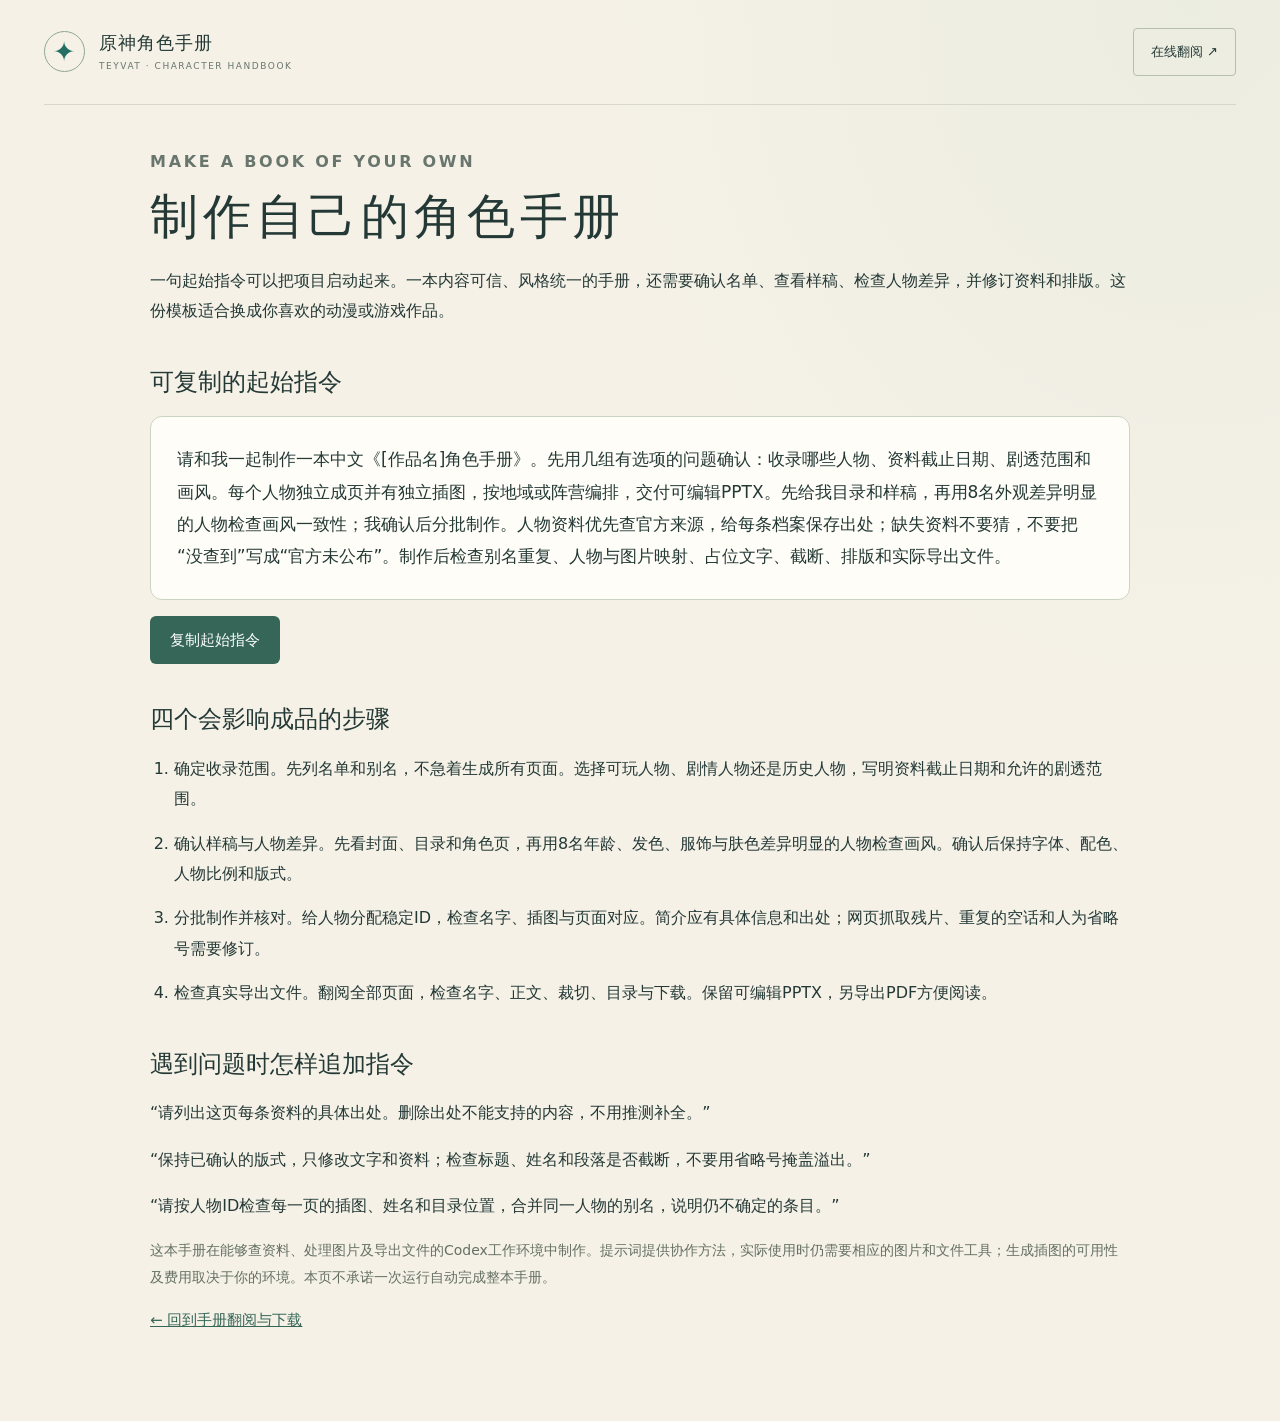
==== method.html @ f6b89fbb "Publish illustrated Genshin handbook reader and downloads" ====
<!doctype html>
<html lang="zh-CN">
<head><meta charset="utf-8"><meta name="viewport" content="width=device-width,initial-scale=1"><title>制作方法与提示词 · 原神角色手册</title><meta name="description" content="可复制的角色手册制作起始指令：确认收录范围，先做样稿与8人画风检查，分批制作，再核对人物资料与排版。"><link rel="stylesheet" href="assets/site.css"><style>.method-main{max-width:980px;padding:42px 0 70px}.method-main h1{font-size:clamp(30px,5vw,48px);margin:0 0 20px}.method-main h2{font-size:24px;margin:36px 0 14px}.method-main p,.method-main li{font-size:16px;line-height:1.9}.method-main ol{padding-left:24px}.method-main li{margin-bottom:14px}.prompt{background:#fffdf7;border:1px solid #ccd4c5;border-radius:12px;padding:26px;font-size:17px;line-height:1.9;white-space:pre-wrap}.copy-prompt{background:#356657;color:#fff;padding:12px 20px;border-radius:6px;font-size:15px;margin:16px 0 0}.method-muted{color:#657063;font-size:14px!important}.back{font-size:15px;color:#356657}.method-main code{background:#e7eddf;padding:2px 5px}@media(max-width:560px){.method-main{width:calc(100% - 32px);padding-top:26px}.prompt{padding:18px;font-size:16px}.method-main p,.method-main li{font-size:15px}}</style></head>
<body><header class="masthead"><a class="brand" href="index.html"><span class="brand-mark" aria-hidden="true">✦</span><span>原神角色手册<small>TEYVAT · CHARACTER HANDBOOK</small></span></a><a class="header-download" href="index.html">在线翻阅 ↗</a></header><main class="method-main"><p class="eyebrow">MAKE A BOOK OF YOUR OWN</p><h1>制作自己的角色手册</h1><p>一句起始指令可以把项目启动起来。一本内容可信、风格统一的手册，还需要确认名单、查看样稿、检查人物差异，并修订资料和排版。这份模板适合换成你喜欢的动漫或游戏作品。</p><h2>可复制的起始指令</h2><div class="prompt" id="prompt-text">请和我一起制作一本中文《[作品名]角色手册》。先用几组有选项的问题确认：收录哪些人物、资料截止日期、剧透范围和画风。每个人物独立成页并有独立插图，按地域或阵营编排，交付可编辑PPTX。先给我目录和样稿，再用8名外观差异明显的人物检查画风一致性；我确认后分批制作。人物资料优先查官方来源，给每条档案保存出处；缺失资料不要猜，不要把“没查到”写成“官方未公布”。制作后检查别名重复、人物与图片映射、占位文字、截断、排版和实际导出文件。</div><button class="copy-prompt" id="copy-prompt" type="button">复制起始指令</button><p class="method-muted" id="copy-status" role="status"></p><h2>四个会影响成品的步骤</h2><ol><li><strong>确定收录范围。</strong>先列名单和别名，不急着生成所有页面。选择可玩人物、剧情人物还是历史人物，写明资料截止日期和允许的剧透范围。</li><li><strong>确认样稿与人物差异。</strong>先看封面、目录和角色页，再用8名年龄、发色、服饰与肤色差异明显的人物检查画风。确认后保持字体、配色、人物比例和版式。</li><li><strong>分批制作并核对。</strong>给人物分配稳定ID，检查名字、插图与页面对应。简介应有具体信息和出处；网页抓取残片、重复的空话和人为省略号需要修订。</li><li><strong>检查真实导出文件。</strong>翻阅全部页面，检查名字、正文、裁切、目录与下载。保留可编辑PPTX，另导出PDF方便阅读。</li></ol><h2>遇到问题时怎样追加指令</h2><p>“请列出这页每条资料的具体出处。删除出处不能支持的内容，不用推测补全。”</p><p>“保持已确认的版式，只修改文字和资料；检查标题、姓名和段落是否截断，不要用省略号掩盖溢出。”</p><p>“请按人物ID检查每一页的插图、姓名和目录位置，合并同一人物的别名，说明仍不确定的条目。”</p><p class="method-muted">这本手册在能够查资料、处理图片及导出文件的Codex工作环境中制作。提示词提供协作方法，实际使用时仍需要相应的图片和文件工具；生成插图的可用性及费用取决于你的环境。本页不承诺一次运行自动完成整本手册。</p><p><a class="back" href="index.html">← 回到手册翻阅与下载</a></p></main><script>document.getElementById('copy-prompt').addEventListener('click',async()=>{const status=document.getElementById('copy-status');try{await navigator.clipboard.writeText(document.getElementById('prompt-text').textContent);status.textContent='已复制，替换作品名后即可作为起始指令。';}catch{status.textContent='当前浏览器无法自动复制，请选中上面的指令文字手动复制。';}});</script></body></html>
---- assets/site.css ----
@charset "UTF-8";

:root{color-scheme:light;--paper:#f5f1e7;--surface:#fffcf5;--ink:#243936;--muted:#68766d;--green:#256e64;--gold:#aa8050;--line:#d7d8c9;--track-a:#267b70;--track-b:#946633;--shadow:0 18px 50px #263b3210;font-family:"Microsoft YaHei","PingFang SC","Noto Sans CJK SC",system-ui,sans-serif;font-synthesis:none}
*{box-sizing:border-box}html{scroll-behavior:smooth;scroll-padding-top:24px}body{margin:0;color:var(--ink);background:radial-gradient(ellipse at 93% 0%,#d9e4d452,transparent 36%),var(--paper);font-size:14px;line-height:1.65}button,input,a{-webkit-tap-highlight-color:transparent}button,input{font:inherit}button,a{touch-action:manipulation}button{cursor:pointer}button:disabled{cursor:default;opacity:.36}a{color:inherit}button{color:inherit}svg{display:block;fill:none;stroke:currentColor;stroke-width:1.6;stroke-linecap:round;stroke-linejoin:round}button:focus-visible,a:focus-visible,input:focus-visible{outline:3px solid #3d9380;outline-offset:4px}button{border:0;background:none}button:disabled:focus-visible{outline:none}button:not(:disabled),a{transition:background .18s,color .18s,border-color .18s,box-shadow .18s} [hidden]{display:none!important}.visually-hidden{position:absolute!important;width:1px;height:1px;padding:0;margin:-1px;overflow:hidden;clip:rect(0,0,0,0);white-space:nowrap;border:0}.focus-reveal:focus{position:static!important;width:auto;height:auto;clip:auto;margin:0;overflow:visible}.skip-link{position:fixed;top:12px;left:12px;z-index:30;background:var(--surface);padding:10px 16px;transform:translateY(-180%);border-radius:8px}.skip-link:focus{transform:none}.masthead,main,footer{width:min(1440px,calc(100% - 88px));margin-inline:auto}.masthead{display:flex;align-items:center;justify-content:space-between;min-height:105px;border-bottom:1px solid var(--line)}.brand{display:flex;gap:14px;align-items:center;text-decoration:none;line-height:1.3;font-size:18px;letter-spacing:.06em;font-weight:700}.brand-mark{display:grid;place-items:center;width:41px;height:41px;color:var(--green);border:1px solid #91a795;border-radius:50%;font-size:27px;font-weight:400}.brand small{display:block;font-size:9px;font-weight:500;color:var(--muted);letter-spacing:.17em;margin-top:7px}.header-download{font-size:13px;text-decoration:none;display:flex;align-items:center;gap:18px;padding:12px 17px;border:1px solid #b6bfae;border-radius:4px}.header-download:hover{background:#e5ecdf}.header-download span{font-size:18px}.introduction{display:flex;justify-content:space-between;align-items:center;gap:50px;padding:46px 0 34px}.eyebrow{margin:0 0 11px;color:var(--muted);font-size:9px;letter-spacing:.17em;line-height:1.5;font-weight:600}.intro-copy .eyebrow{display:flex;align-items:center;gap:10px}.eyebrow span{height:1px;width:29px;background:var(--gold)}h1,h2,p{margin-top:0}h1{font-family:"Noto Serif CJK SC","Songti SC","SimSun",serif;font-size:48px;line-height:1.2;letter-spacing:.1em;font-weight:600;margin:0 0 14px}.intro-line{font-size:18px;letter-spacing:.14em;margin:0 0 11px;color:var(--green)}.intro-description{font-size:13px;line-height:1.9;color:var(--muted);margin-bottom:0}.book-numbers{display:flex;gap:39px;margin:28px 0 0;padding-left:35px;border-left:1px solid var(--line)}.book-numbers div{display:flex;flex-direction:column;align-items:flex-start}.book-numbers dt{order:2;font-size:10px;white-space:nowrap;color:var(--muted);margin-top:3px;letter-spacing:.04em}.book-numbers dd{margin:0;font-family:Georgia,"Times New Roman",serif;color:var(--green);font-size:48px;line-height:1.25;font-variant-numeric:tabular-nums}.edition-strip{display:flex;align-items:center;gap:17px;border-top:1px solid var(--line);border-bottom:1px solid var(--line);padding:13px 0;line-height:1.6;font-size:11px;margin-bottom:28px}.edition-label{color:var(--green);font-weight:600;white-space:nowrap}.edition-strip p{margin:0;color:var(--muted);flex:1}.spoiler-pill{font-size:10px;padding:3px 9px;border:1px solid #c4b099;color:#8c673e;white-space:nowrap;border-radius:3px}.library{display:grid;grid-template-columns:264px minmax(0,1fr);gap:31px;position:relative}.sidebar{min-width:0;border-right:1px solid var(--line);padding-right:25px}.sidebar-heading{display:flex;gap:12px;align-items:center;justify-content:space-between;margin-top:4px}.sidebar-heading .eyebrow{font-size:8px;letter-spacing:.14em;margin-bottom:7px}.sidebar-heading h2{font-size:17px;line-height:1.55;font-weight:500;margin:0 0 22px;letter-spacing:.02em}.search-box{display:flex;align-items:center;gap:9px;background:#fffaf2;border:1px solid #c7d1c0;padding:10px 12px;border-radius:5px}.search-box svg{width:16px;height:16px;flex-shrink:0;color:var(--green)}.search-box input{min-width:0;width:100%;border:0;outline:0;color:var(--ink);font-size:11px;line-height:22px;background:none}.search-box:focus-within{border-color:var(--green);box-shadow:0 0 0 2px #256e6417}.search-box input:focus-visible{outline:0}.search-box input::placeholder{color:#889085}.track-filter{display:flex;padding:5px;gap:1px;margin:13px 0 22px;background:#e9ecdf;border-radius:5px}.track-filter button{flex:1;font-size:10px;white-space:nowrap;padding:7px 2px;border-radius:3px;line-height:1.5}.track-filter button:hover{background:#ffffff80}.track-filter button.is-active{background:var(--surface);box-shadow:0 1px 4px #253e2110;color:var(--green);font-weight:700}.navigation-meta{display:flex;justify-content:space-between;color:var(--muted);font-size:10px;letter-spacing:.05em;padding:0 2px 10px;border-bottom:1px solid var(--line)}.navigation-list{padding:9px 0;max-height:570px;overflow:auto;scrollbar-width:thin;scrollbar-color:#c1cbbb transparent}.chapter-button,.character-button{width:100%;text-align:left;padding:10px 9px;display:flex;gap:12px;align-items:flex-start;border-radius:5px;line-height:1.4;margin:2px 0}.chapter-button:hover,.character-button:hover{background:#e7eddf}.chapter-button.is-current,.character-button.is-current{background:#dde9de}.chapter-number{font-family:Georgia,serif;font-size:11px;line-height:20px;color:var(--gold);min-width:20px;font-variant-numeric:tabular-nums}.navigation-copy{flex:1;min-width:0}.chapter-button strong,.character-button strong{display:block;font-size:11px;line-height:1.65;font-weight:500}.chapter-button small,.character-button small{display:block;color:var(--muted);font-size:9px;line-height:1.6;margin-top:3px}.chapter-arrow{font-size:13px;color:#819584;align-self:center}.track-dot{width:5px;height:5px;background:var(--track-a);display:inline-block;border-radius:50%;margin-right:4px;vertical-align:1px}.track-dot.track-b{background:var(--track-b)}.character-monogram{font-family:"SimSun",serif;display:grid;place-items:center;flex-shrink:0;width:29px;height:35px;background:#e7eddf;border:1px solid #c9d7c0;font-size:15px;color:var(--green)}.empty-search{font-size:12px;line-height:1.8;color:var(--muted);padding:22px 7px}.sidebar-footnote{display:flex;gap:10px;border-top:1px solid var(--line);padding-top:14px;margin-top:10px;color:var(--muted);font-size:9px;line-height:1.9}.sidebar-footnote p{margin:0}.tiny-star{font-size:16px;color:var(--gold)}.reading-column{min-width:0}.reader{background:var(--surface);border:1px solid #cfd6c6;border-radius:9px;overflow:hidden;box-shadow:var(--shadow)}.reader-heading{display:flex;align-items:center;justify-content:space-between;padding:16px 21px;min-height:70px;gap:16px;border-bottom:1px solid #dbe0d1}.page-context{min-width:0}.page-kind{display:block;font-size:8px;color:var(--muted);letter-spacing:.1em;line-height:1.6;margin-bottom:3px}.page-context h2{margin:0;font-size:15px;font-weight:500;line-height:1.5;text-wrap:balance}.track-badge{flex-shrink:0;align-self:center;font-size:9px;line-height:1.6;letter-spacing:.01em;color:var(--track-a);padding:3px 7px;background:#e1ede4;border-radius:3px}.track-badge.track-b{color:var(--track-b);background:#efe3d0}.page-stage{position:relative;width:100%;background:linear-gradient(135deg,#e4e9de,#edf0e6);overflow:auto;max-height:78vh;min-height:240px;aspect-ratio:16/9;scrollbar-width:thin;scrollbar-color:#aebda8 #edf0e6;touch-action:pan-y pinch-zoom;overscroll-behavior:contain}.page-stage.is-zoomed{touch-action:pan-x pan-y pinch-zoom;aspect-ratio:auto;height:min(70vh,720px)}.page-wrap{width:100%;min-width:100%;transform-origin:top left;min-height:100%}.page-wrap img{display:block;width:100%;height:auto;user-select:none;-webkit-user-select:none}.page-stage.is-loaded .page-wrap img{animation:page-arrive .22s ease-out}.reader-message{position:absolute;inset:0;display:flex;flex-direction:column;justify-content:center;align-items:center;padding:30px;text-align:center;color:var(--muted);font-size:13px}.reader-message p{margin:12px 0}.loading-star{font-size:30px;color:#719c7e;animation:gentle-turn 3s linear infinite}.reader-message.is-error .loading-star{animation:none;color:var(--gold)}.quiet-button{padding:7px 15px;border:1px solid #b5c2ab;border-radius:4px;font-size:11px;color:var(--green)}.quiet-button:hover{background:#e3ebdd}.image-loading{position:absolute;inset:auto 12px 12px auto;font-size:10px;line-height:1.5;background:#fffdf0e8;box-shadow:0 2px 10px #20352b15;color:var(--green);padding:7px 10px;border-radius:4px;pointer-events:none}.image-loading span{margin-right:4px}.reader-tools{display:flex;justify-content:space-between;align-items:center;min-height:65px;padding:11px 18px;border-top:1px solid #dbe0d1;gap:20px}.page-navigation{display:flex;align-items:center;gap:16px}.turn-button{display:flex;align-items:center;gap:9px;font-size:11px;padding:7px 9px;border-radius:4px;white-space:nowrap}.turn-button:hover:not(:disabled){background:#e5eddf;color:var(--green)}.turn-button>span[aria-hidden]{font-size:18px;line-height:1}.page-jump{display:flex;align-items:center;gap:7px;color:var(--muted);font-size:10px;font-variant-numeric:tabular-nums}.page-jump input{width:41px;padding:5px 2px;border:1px solid #d0d8c7;border-radius:3px;text-align:center;color:var(--ink);background:#fffef8;font-size:11px;-moz-appearance:textfield}.page-jump input::-webkit-inner-spin-button,.page-jump input::-webkit-outer-spin-button{-webkit-appearance:none;margin:0}.view-tools{display:flex;align-items:center;gap:2px}.icon-button{width:32px;height:32px;display:grid;place-items:center;border-radius:4px;font-size:20px;line-height:1}.icon-button:hover:not(:disabled){background:#e5eddf;color:var(--green)}.icon-button svg{width:17px;height:17px}.zoom-value{min-width:46px;font-size:10px;font-variant-numeric:tabular-nums;line-height:1.5;padding:8px 3px;border-radius:4px}.zoom-value:hover{background:#e5eddf}.tool-divider{height:19px;width:1px;background:var(--line);margin:0 8px}.reader-status{margin:0;position:absolute;width:1px;height:1px;overflow:hidden;clip:rect(0,0,0,0)}.reading-note{display:flex;justify-content:space-between;gap:14px;margin:10px 3px 24px;color:var(--muted);font-size:9px;line-height:1.7;min-height:17px}.reading-note p{margin:0}.reading-note p>span{color:var(--gold);margin-right:5px}.reading-note>span{color:#96704a;white-space:nowrap}.downloads{display:flex;align-items:center;justify-content:space-between;gap:28px;padding:25px 28px;background:#e8eddf;border:1px solid #d0dbc4;border-radius:6px}.downloads .eyebrow{font-size:8px;margin-bottom:8px}.downloads h2{font-family:"SimSun",serif;font-size:22px;font-weight:500;letter-spacing:.03em;line-height:1.4;margin-bottom:7px}.downloads p:not(.eyebrow){margin:0;font-size:10px;color:var(--muted)}.download-links{display:flex;align-items:center;gap:10px;flex-wrap:wrap;justify-content:flex-end}.download-link{display:flex;align-items:center;justify-content:space-between;gap:16px;border:1px solid #789e7d;padding:11px 13px;min-width:150px;background:#f7faef;border-radius:4px;text-decoration:none;color:var(--green)}.download-link:hover{background:#dcead2}.download-link strong{display:block;font-size:11px;font-weight:500;line-height:1.5}.download-link small{display:block;color:var(--muted);font-size:8px;margin-top:3px;line-height:1.4}.download-link span:last-child{font-size:16px}.publication-note{font-size:9px;line-height:1.9;color:var(--muted);margin:32px 0 27px;padding-top:23px;border-top:1px solid var(--line)}.publication-note p{margin:0 0 5px}.publication-note a{text-underline-offset:3px}.publication-note p:last-child{margin-bottom:0}footer{display:flex;justify-content:space-between;gap:24px;border-top:1px solid var(--line);padding:17px 0 25px;color:#849181;font-size:8px;letter-spacing:.06em}.contents-toggle,.drawer-close{display:none}.drawer-backdrop{position:fixed;inset:0;background:#1d342d5c;z-index:19}.noscript-note{margin:20px auto;width:min(1440px,calc(100% - 88px));padding:16px;background:#efe2c7;border:1px solid #c6ab7d}.reader:fullscreen{display:flex;flex-direction:column;border:0;border-radius:0;background:#e4e9de;padding:0 2vw;height:100%;overflow:auto}.reader:fullscreen .reader-heading,.reader:fullscreen .reader-tools{background:var(--surface);flex-shrink:0}.reader:fullscreen .page-stage{min-height:0;flex:1;aspect-ratio:auto;max-height:none;display:grid;place-items:center;width:100%}.reader:fullscreen .page-wrap{width:min(100%,calc((100vh - 145px)*16/9));min-width:0;min-height:0}.reader:fullscreen .page-stage.is-zoomed{display:block}.reader:fullscreen .page-stage.is-zoomed .page-wrap{min-width:100%}.reader:fullscreen .contents-toggle{display:none}
@keyframes gentle-turn{to{transform:rotate(180deg)}}@keyframes page-arrive{from{opacity:.7;transform:translateX(4px)}to{opacity:1;transform:translateX(0)}}
@media(min-width:1600px){.introduction{padding-top:55px;padding-bottom:40px}.library{grid-template-columns:275px minmax(0,1fr);gap:38px}.navigation-list{max-height:650px}}
@media(max-width:1150px){.masthead,main,footer{width:calc(100% - 54px)}.book-numbers{gap:23px;padding-left:25px}.book-numbers dd{font-size:40px}.library{grid-template-columns:235px minmax(0,1fr);gap:23px}.sidebar{padding-right:19px}.reader-heading{padding:14px 16px}.reader-tools{gap:10px;padding:10px 12px}.page-navigation{gap:7px}.turn-button{gap:5px;padding:7px}.downloads{padding:23px 20px;gap:20px}.download-links{gap:8px}.download-link{min-width:125px;padding:10px}.tool-divider{margin:0 4px}}
@media(max-width:900px){.introduction{padding:34px 0 28px;gap:26px}h1{font-size:42px}.intro-description{font-size:12px}.book-numbers{gap:24px;padding-left:23px;flex-wrap:wrap;justify-content:flex-start;max-width:235px}.book-numbers dd{font-size:36px}.book-numbers dt{font-size:9px}.edition-strip{flex-wrap:wrap;gap:8px 12px;padding:11px 0;margin-bottom:23px}.edition-strip p{order:3;flex-basis:100%;font-size:10px}.spoiler-pill{margin-left:auto}.library{display:block}.sidebar{display:none;position:fixed;z-index:20;inset:0 auto 0 0;width:min(340px,90vw);padding:24px;background:var(--paper);overflow:auto;box-shadow:8px 0 35px #243b3230;border:0;overscroll-behavior:contain}.sidebar.is-open{display:block}.sidebar-heading{margin-top:5px}.sidebar-heading h2{margin-bottom:21px}.drawer-close{display:grid;align-self:flex-start;font-size:26px;margin-top:5px}.navigation-list{max-height:none}.search-box input{font-size:14px}.track-filter button{font-size:12px;padding-block:8px}.chapter-button strong,.character-button strong{font-size:13px}.chapter-button small,.character-button small{font-size:10px}.navigation-meta{font-size:11px}.sidebar-footnote{font-size:10px}.contents-toggle{display:flex;align-items:center;gap:7px;color:var(--green);border:1px solid #c6d5bc;flex-shrink:0;border-radius:4px;padding:7px 10px;font-size:10px}.contents-toggle:hover{background:#e3ebdd}.contents-toggle>span{font-size:13px}.page-context{flex:1}.track-badge{font-size:8px}.reader-heading{gap:14px}.reader-tools{padding:11px 14px}.page-navigation{gap:15px}.turn-button{padding:7px 9px}.downloads{margin-top:0}.publication-note{margin-top:26px}}
@media(max-width:600px){.masthead,main,footer{width:calc(100% - 30px)}.masthead{min-height:79px}.brand{font-size:14px;gap:10px}.brand-mark{width:32px;height:32px;font-size:22px}.brand small{font-size:6px;letter-spacing:.11em;margin-top:5px}.header-download{font-size:10px;padding:8px 11px;gap:8px}.header-download span{font-size:14px}.introduction{display:block;padding:29px 1px 23px}.intro-copy .eyebrow{font-size:7px;letter-spacing:.13em;margin-bottom:14px}.eyebrow span{width:20px}h1{font-size:38px;margin-bottom:12px}.intro-line{font-size:16px;letter-spacing:.1em;margin-bottom:10px}.intro-description{font-size:11px;line-height:1.85}.desktop-break{display:none}.book-numbers{border:0;padding:0;margin:24px 0 0;max-width:none;gap:0;display:grid;grid-template-columns:repeat(3,1fr)}.book-numbers div{border-right:1px solid var(--line);padding:0 17px}.book-numbers div:first-child{padding-left:0}.book-numbers div:last-child{border:0}.book-numbers dd{font-size:33px}.book-numbers dt{font-size:8px}.edition-strip{font-size:10px;gap:6px 10px;padding:11px 1px;margin-bottom:18px}.edition-strip p{font-size:9px;line-height:1.9}.spoiler-pill{font-size:8px;padding:2px 7px}.reader{border-radius:6px}.reader-heading{padding:12px 10px;gap:10px;min-height:65px}.contents-toggle{font-size:9px;padding:7px;gap:5px}.contents-toggle>span{font-size:12px}.page-kind{font-size:7px}.page-context h2{font-size:11px;line-height:1.6}.track-badge{display:none!important}.page-stage{min-height:0;max-height:78vh}.page-stage.is-zoomed{height:55vh;min-height:200px}.reader-message{font-size:11px;padding:15px}.loading-star{font-size:21px}.reader-tools{display:flex;flex-wrap:wrap;justify-content:space-between;gap:8px;padding:9px 8px;min-height:53px}.page-navigation{gap:5px;flex:1}.turn-button{font-size:9px;gap:4px;padding:7px 3px}.turn-button>span[aria-hidden]{font-size:16px}.turn-label{display:none}.page-jump{gap:5px;font-size:9px}.page-jump input{width:36px;font-size:12px;min-height:32px}.view-tools{gap:0}.icon-button{width:28px;height:32px;font-size:18px}.zoom-value{min-width:39px;font-size:9px}.tool-divider{margin:0 3px;height:16px}.icon-button svg{width:15px;height:15px}.reading-note{font-size:8px;gap:8px;margin:9px 0 20px;flex-wrap:wrap}.downloads{display:block;padding:20px}.downloads h2{font-size:21px}.download-links{justify-content:flex-start;margin-top:17px;gap:9px}.download-link{min-width:130px;flex:1;padding:10px 12px}.downloads .eyebrow{font-size:7px}.publication-note{font-size:8px;line-height:1.95;margin:22px 0 19px;padding-top:18px}footer{font-size:6px;padding:15px 0 20px;flex-direction:column;gap:4px}.noscript-note{width:calc(100% - 30px);font-size:12px}.reader:fullscreen{padding:0}.reader:fullscreen .reader-heading{min-height:52px}.reader:fullscreen .page-wrap{width:min(100%,calc((100vh - 110px)*16/9))}.image-loading{font-size:8px;padding:5px 7px;bottom:7px;right:7px}}
@media(max-width:360px){.page-navigation{gap:3px}.view-tools .icon-button{width:25px}.page-jump{gap:3px}.tool-divider{margin:0 1px}.zoom-value{min-width:35px}.reader-tools{gap:4px}.brand small{font-size:5px}}
@media(orientation:landscape) and (max-height:600px){.page-stage{max-height:70vh}.page-stage.is-zoomed{height:70vh}.sidebar{padding-top:15px}.introduction{padding-top:23px;padding-bottom:23px}}
@media(prefers-reduced-motion:reduce){html{scroll-behavior:auto}*,*::before,*::after{animation:none!important;transition:none!important}}
.page-links{display:flex;align-items:center;gap:11px;flex-wrap:wrap;justify-content:flex-end}.page-links>span{color:#96704a;white-space:nowrap}.page-links nav{display:flex;align-items:center;gap:10px;flex-wrap:wrap}.page-links a{color:var(--green);text-decoration:none;border-bottom:1px solid #a2bba2;white-space:nowrap;line-height:1.7}.page-links a:hover{color:#164e44;border-color:var(--green)}
@media(max-width:600px){.page-links{justify-content:flex-start;gap:8px}.page-links nav{gap:9px}}

/* Mobile controls keep their own readable sizes, independent of page-image zoom. */
@media(max-width:900px){
  body{font-size:14px}
  .brand{min-height:44px}
  .brand small{font-size:10px}
  .header-download{font-size:14px;min-height:44px;padding:10px 14px}
  .eyebrow,.intro-copy .eyebrow,.sidebar-heading .eyebrow,.downloads .eyebrow{font-size:10px}
  .intro-description{font-size:14px;line-height:1.9}
  .book-numbers dt{font-size:12px;white-space:normal}
  .edition-strip,.edition-strip p,.edition-label{font-size:12px;line-height:1.85}
  .spoiler-pill{font-size:12px;padding:4px 9px}
  .search-box{min-height:46px;padding:8px 11px}
  .search-box input{font-size:16px;min-height:28px;line-height:1.6}
  .track-filter button{font-size:14px;min-height:42px;padding:8px 4px}
  .navigation-meta{font-size:12px}
  .chapter-button,.character-button{min-height:52px;padding:11px 9px}
  .chapter-button strong,.character-button strong{font-size:14px;line-height:1.65}
  .chapter-button small,.character-button small,.chapter-number{font-size:12px;line-height:1.7}
  .chapter-arrow{font-size:18px}
  .empty-search{font-size:14px}
  .sidebar-footnote{font-size:12px;line-height:1.85}
  .contents-toggle{font-size:14px;min-height:44px;padding:9px 11px}
  .contents-toggle>span{font-size:16px}
  .page-kind{font-size:12px;line-height:1.5;letter-spacing:.03em}
  .page-context h2{font-size:14px;line-height:1.6}
  .track-badge{font-size:12px}
  .turn-button{font-size:14px;min-width:44px;min-height:44px;padding:9px}
  .turn-label{display:inline}
  .turn-button>span[aria-hidden]{font-size:20px}
  .page-jump{font-size:14px;gap:8px}
  .page-jump input{width:50px;min-height:42px;font-size:16px;padding:7px 3px}
  .icon-button,.view-tools .icon-button{width:42px;height:42px;font-size:23px}
  .icon-button svg{width:20px;height:20px}
  .zoom-value,.view-tools .zoom-value{font-size:14px;min-width:58px;min-height:42px;padding:9px 5px}
  .tool-divider{height:24px;margin:0 7px}
  .reading-note{font-size:12px;line-height:1.8;align-items:flex-start}
  .reading-note>p{font-size:12px}
  .page-links{gap:9px}
  .page-links nav{gap:10px}
  .page-links a{display:inline-flex;align-items:center;font-size:14px;min-height:40px;padding:4px 1px;line-height:1.6}
  .page-links>span{font-size:12px}
  .reader-message{font-size:14px;line-height:1.8}
  .quiet-button{font-size:14px;min-height:42px;padding:9px 16px}
  .image-loading{font-size:12px;padding:8px 10px}
  .downloads p:not(.eyebrow){font-size:12px;line-height:1.8}
  .download-link{min-height:62px;padding:12px 14px}
  .download-link strong{font-size:14px;line-height:1.6}
  .download-link small{font-size:12px;line-height:1.7}
  .publication-note{font-size:12px;line-height:1.9}
  .publication-note p{margin-bottom:9px}
  footer{font-size:12px;line-height:1.8;flex-wrap:wrap}
  .noscript-note{font-size:14px}
}
@media(max-width:600px){
  .brand small{display:none}
  .masthead{gap:12px}
  .header-download{white-space:nowrap;padding:9px 11px}
  .book-numbers div{padding:0 10px}
  .book-numbers dt{font-size:12px;line-height:1.65;max-width:100%}
  .edition-strip{gap:9px 10px}
  .edition-strip p{font-size:12px;line-height:1.85}
  .reader-heading{flex-wrap:wrap;gap:10px 12px;padding:12px}
  .contents-toggle{padding:9px 10px;font-size:14px;gap:7px}
  .page-context{flex:1;min-width:110px}
  .reader-tools{padding:11px 12px;gap:8px;min-height:0}
  .page-navigation{flex:none;width:100%;justify-content:space-between;gap:7px}
  .turn-button{font-size:14px;padding:8px 4px;gap:5px}
  .page-jump{gap:6px}
  .view-tools{width:100%;justify-content:flex-end;gap:3px}
  .view-tools .icon-button{width:42px;height:42px}
  .view-tools .zoom-value{min-width:58px;font-size:14px}
  .tool-divider{margin:0 7px}
  .reading-note{font-size:12px;gap:7px;margin:11px 0 20px}
  .page-links{width:100%;justify-content:flex-start}
  .download-link{min-width:145px}
  .publication-note{font-size:12px}
  footer{font-size:12px;letter-spacing:.01em;gap:8px}
  footer span:last-child{font-size:10px;letter-spacing:.02em}
}
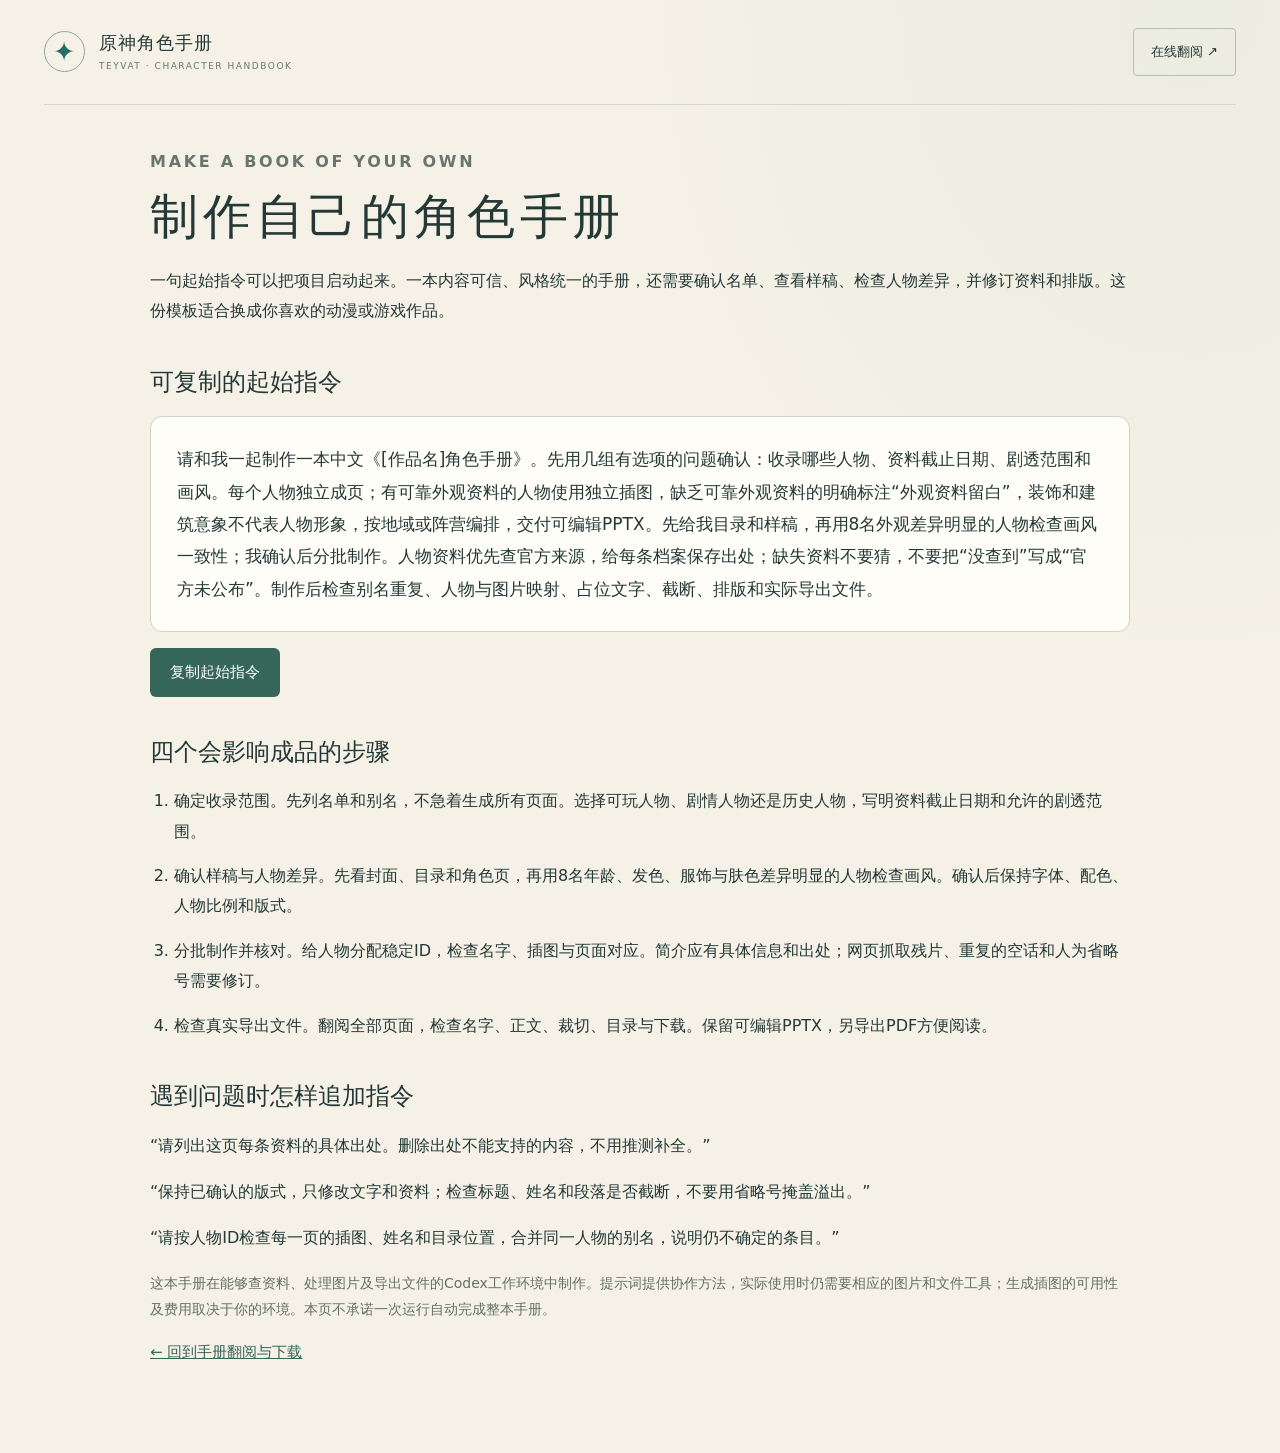
==== commit 7f0871f5: "Clarify reliable appearance and explicit blank portraits in prompt" ====
--- a/method.html
+++ b/method.html
@@ -1,4 +1,4 @@
 <!doctype html>
 <html lang="zh-CN">
 <head><meta charset="utf-8"><meta name="viewport" content="width=device-width,initial-scale=1"><title>制作方法与提示词 · 原神角色手册</title><meta name="description" content="可复制的角色手册制作起始指令：确认收录范围，先做样稿与8人画风检查，分批制作，再核对人物资料与排版。"><link rel="stylesheet" href="assets/site.css"><style>.method-main{max-width:980px;padding:42px 0 70px}.method-main h1{font-size:clamp(30px,5vw,48px);margin:0 0 20px}.method-main h2{font-size:24px;margin:36px 0 14px}.method-main p,.method-main li{font-size:16px;line-height:1.9}.method-main ol{padding-left:24px}.method-main li{margin-bottom:14px}.prompt{background:#fffdf7;border:1px solid #ccd4c5;border-radius:12px;padding:26px;font-size:17px;line-height:1.9;white-space:pre-wrap}.copy-prompt{background:#356657;color:#fff;padding:12px 20px;border-radius:6px;font-size:15px;margin:16px 0 0}.method-muted{color:#657063;font-size:14px!important}.back{font-size:15px;color:#356657}.method-main code{background:#e7eddf;padding:2px 5px}@media(max-width:560px){.method-main{width:calc(100% - 32px);padding-top:26px}.prompt{padding:18px;font-size:16px}.method-main p,.method-main li{font-size:15px}}</style></head>
-<body><header class="masthead"><a class="brand" href="index.html"><span class="brand-mark" aria-hidden="true">✦</span><span>原神角色手册<small>TEYVAT · CHARACTER HANDBOOK</small></span></a><a class="header-download" href="index.html">在线翻阅 ↗</a></header><main class="method-main"><p class="eyebrow">MAKE A BOOK OF YOUR OWN</p><h1>制作自己的角色手册</h1><p>一句起始指令可以把项目启动起来。一本内容可信、风格统一的手册，还需要确认名单、查看样稿、检查人物差异，并修订资料和排版。这份模板适合换成你喜欢的动漫或游戏作品。</p><h2>可复制的起始指令</h2><div class="prompt" id="prompt-text">请和我一起制作一本中文《[作品名]角色手册》。先用几组有选项的问题确认：收录哪些人物、资料截止日期、剧透范围和画风。每个人物独立成页并有独立插图，按地域或阵营编排，交付可编辑PPTX。先给我目录和样稿，再用8名外观差异明显的人物检查画风一致性；我确认后分批制作。人物资料优先查官方来源，给每条档案保存出处；缺失资料不要猜，不要把“没查到”写成“官方未公布”。制作后检查别名重复、人物与图片映射、占位文字、截断、排版和实际导出文件。</div><button class="copy-prompt" id="copy-prompt" type="button">复制起始指令</button><p class="method-muted" id="copy-status" role="status"></p><h2>四个会影响成品的步骤</h2><ol><li><strong>确定收录范围。</strong>先列名单和别名，不急着生成所有页面。选择可玩人物、剧情人物还是历史人物，写明资料截止日期和允许的剧透范围。</li><li><strong>确认样稿与人物差异。</strong>先看封面、目录和角色页，再用8名年龄、发色、服饰与肤色差异明显的人物检查画风。确认后保持字体、配色、人物比例和版式。</li><li><strong>分批制作并核对。</strong>给人物分配稳定ID，检查名字、插图与页面对应。简介应有具体信息和出处；网页抓取残片、重复的空话和人为省略号需要修订。</li><li><strong>检查真实导出文件。</strong>翻阅全部页面，检查名字、正文、裁切、目录与下载。保留可编辑PPTX，另导出PDF方便阅读。</li></ol><h2>遇到问题时怎样追加指令</h2><p>“请列出这页每条资料的具体出处。删除出处不能支持的内容，不用推测补全。”</p><p>“保持已确认的版式，只修改文字和资料；检查标题、姓名和段落是否截断，不要用省略号掩盖溢出。”</p><p>“请按人物ID检查每一页的插图、姓名和目录位置，合并同一人物的别名，说明仍不确定的条目。”</p><p class="method-muted">这本手册在能够查资料、处理图片及导出文件的Codex工作环境中制作。提示词提供协作方法，实际使用时仍需要相应的图片和文件工具；生成插图的可用性及费用取决于你的环境。本页不承诺一次运行自动完成整本手册。</p><p><a class="back" href="index.html">← 回到手册翻阅与下载</a></p></main><script>document.getElementById('copy-prompt').addEventListener('click',async()=>{const status=document.getElementById('copy-status');try{await navigator.clipboard.writeText(document.getElementById('prompt-text').textContent);status.textContent='已复制，替换作品名后即可作为起始指令。';}catch{status.textContent='当前浏览器无法自动复制，请选中上面的指令文字手动复制。';}});</script></body></html>
+<body><header class="masthead"><a class="brand" href="index.html"><span class="brand-mark" aria-hidden="true">✦</span><span>原神角色手册<small>TEYVAT · CHARACTER HANDBOOK</small></span></a><a class="header-download" href="index.html">在线翻阅 ↗</a></header><main class="method-main"><p class="eyebrow">MAKE A BOOK OF YOUR OWN</p><h1>制作自己的角色手册</h1><p>一句起始指令可以把项目启动起来。一本内容可信、风格统一的手册，还需要确认名单、查看样稿、检查人物差异，并修订资料和排版。这份模板适合换成你喜欢的动漫或游戏作品。</p><h2>可复制的起始指令</h2><div class="prompt" id="prompt-text">请和我一起制作一本中文《[作品名]角色手册》。先用几组有选项的问题确认：收录哪些人物、资料截止日期、剧透范围和画风。每个人物独立成页；有可靠外观资料的人物使用独立插图，缺乏可靠外观资料的明确标注“外观资料留白”，装饰和建筑意象不代表人物形象，按地域或阵营编排，交付可编辑PPTX。先给我目录和样稿，再用8名外观差异明显的人物检查画风一致性；我确认后分批制作。人物资料优先查官方来源，给每条档案保存出处；缺失资料不要猜，不要把“没查到”写成“官方未公布”。制作后检查别名重复、人物与图片映射、占位文字、截断、排版和实际导出文件。</div><button class="copy-prompt" id="copy-prompt" type="button">复制起始指令</button><p class="method-muted" id="copy-status" role="status"></p><h2>四个会影响成品的步骤</h2><ol><li><strong>确定收录范围。</strong>先列名单和别名，不急着生成所有页面。选择可玩人物、剧情人物还是历史人物，写明资料截止日期和允许的剧透范围。</li><li><strong>确认样稿与人物差异。</strong>先看封面、目录和角色页，再用8名年龄、发色、服饰与肤色差异明显的人物检查画风。确认后保持字体、配色、人物比例和版式。</li><li><strong>分批制作并核对。</strong>给人物分配稳定ID，检查名字、插图与页面对应。简介应有具体信息和出处；网页抓取残片、重复的空话和人为省略号需要修订。</li><li><strong>检查真实导出文件。</strong>翻阅全部页面，检查名字、正文、裁切、目录与下载。保留可编辑PPTX，另导出PDF方便阅读。</li></ol><h2>遇到问题时怎样追加指令</h2><p>“请列出这页每条资料的具体出处。删除出处不能支持的内容，不用推测补全。”</p><p>“保持已确认的版式，只修改文字和资料；检查标题、姓名和段落是否截断，不要用省略号掩盖溢出。”</p><p>“请按人物ID检查每一页的插图、姓名和目录位置，合并同一人物的别名，说明仍不确定的条目。”</p><p class="method-muted">这本手册在能够查资料、处理图片及导出文件的Codex工作环境中制作。提示词提供协作方法，实际使用时仍需要相应的图片和文件工具；生成插图的可用性及费用取决于你的环境。本页不承诺一次运行自动完成整本手册。</p><p><a class="back" href="index.html">← 回到手册翻阅与下载</a></p></main><script>document.getElementById('copy-prompt').addEventListener('click',async()=>{const status=document.getElementById('copy-status');try{await navigator.clipboard.writeText(document.getElementById('prompt-text').textContent);status.textContent='已复制，替换作品名后即可作为起始指令。';}catch{status.textContent='当前浏览器无法自动复制，请选中上面的指令文字手动复制。';}});</script></body></html>
